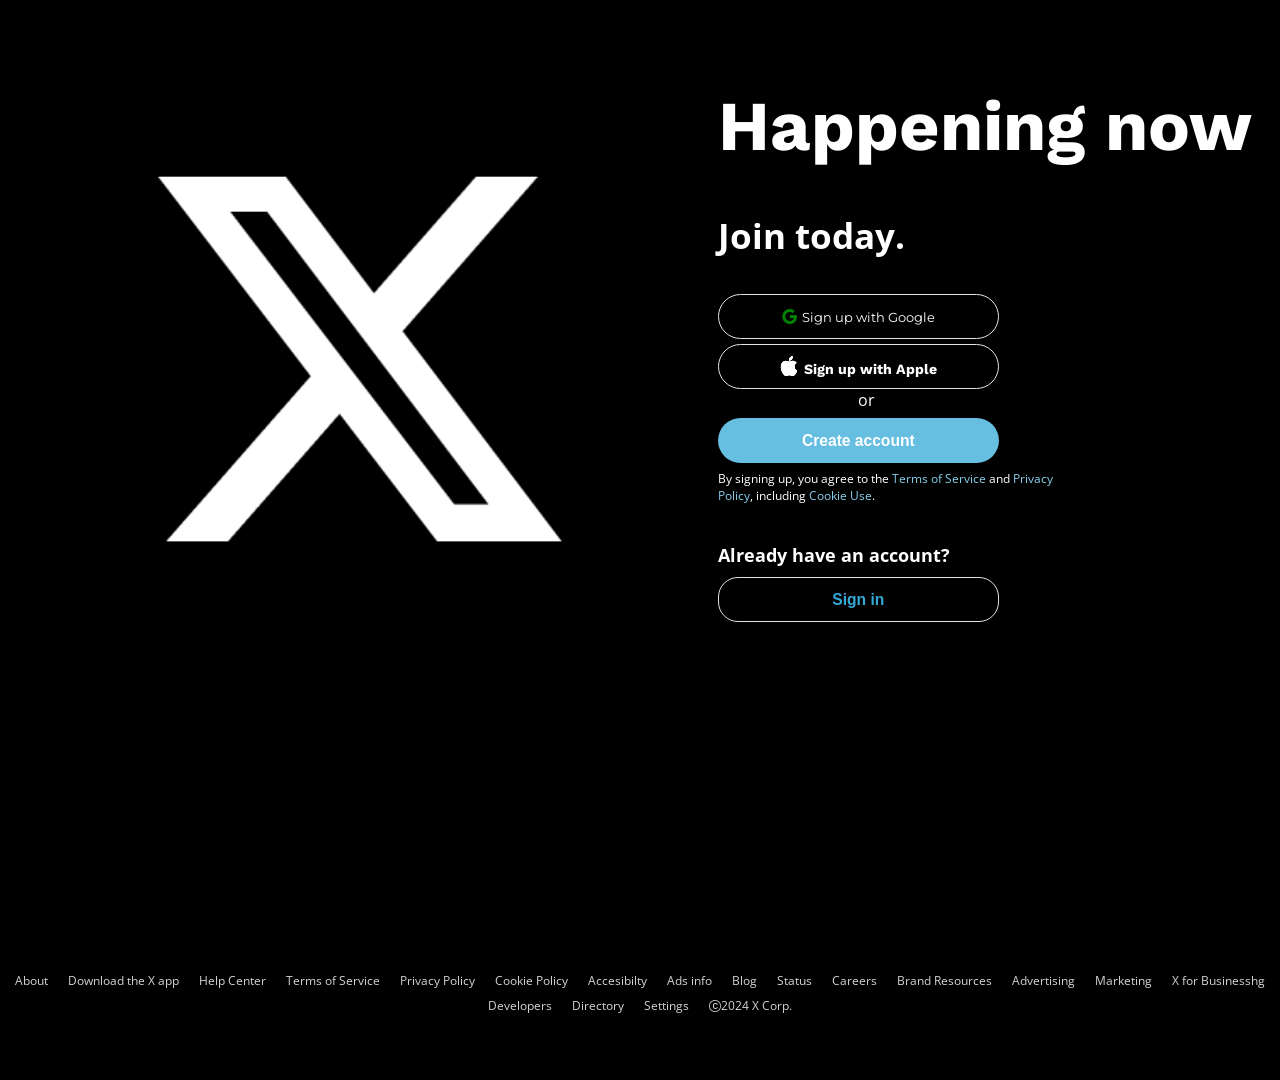
==== Twit.html @ df606fce "first commit" ====
<!DOCTYPE html>
<html lang="en">
<head>
    <meta charset="UTF-8">
    <meta name="viewport" content="width=device-width, initial-scale=1.0">
    <title>X-TWITTER</title>
    <link rel="stylesheet" href="twit.css">
    <link href="https://fonts.googleapis.com/css2?family=Bebas+Neue&family=Honk&family=Jost:ital,wght@0,100..900;1,100..900&family=Lexend:wght@100..900&family=M+PLUS+Rounded+1c&family=Manrope:wght@200..800&family=Merienda:wght@300..900&family=Montserrat:ital,wght@0,100..900;1,100..900&family=Noto+Sans+Cham:wght@100..900&family=Open+Sans:ital,wght@0,300..800;1,300..800&family=Poppins:ital,wght@0,100;0,200;0,300;0,400;0,500;0,600;0,700;0,800;0,900;1,100;1,200;1,300;1,400;1,500;1,600;1,700;1,800;1,900&family=Roboto+Condensed:ital,wght@0,100..900;1,100..900&family=Roboto:ital,wght@0,100;0,300;0,400;0,500;0,700;0,900;1,100;1,300;1,400;1,500;1,700;1,900&family=Rubik+Doodle+Shadow&family=Rubik:ital,wght@0,300..900;1,300..900&display=swap" rel="stylesheet">
    <link href="https://fonts.googleapis.com/css2?family=Bebas+Neue&family=Honk&family=Jost:ital,wght@0,100..900;1,100..900&family=Lexend:wght@100..900&family=M+PLUS+Rounded+1c&family=Manrope:wght@200..800&family=Merienda:wght@300..900&family=Montserrat:ital,wght@0,100..900;1,100..900&family=Noto+Sans+Cham:wght@100..900&family=Open+Sans:ital,wght@0,300..800;1,300..800&family=Poppins:ital,wght@0,100;0,200;0,300;0,400;0,500;0,600;0,700;0,800;0,900;1,100;1,200;1,300;1,400;1,500;1,600;1,700;1,800;1,900&family=Roboto+Condensed:ital,wght@0,100..900;1,100..900&family=Roboto:ital,wght@0,100;0,300;0,400;0,500;0,700;0,900;1,100;1,300;1,400;1,500;1,700;1,900&family=Rubik+Doodle+Shadow&family=Rubik:ital,wght@0,300..900;1,300..900&family=Work+Sans:ital,wght@0,100..900;1,100..900&display=swap" rel="stylesheet">
    <link rel="stylesheet" href="https://cdn.jsdelivr.net/npm/bootstrap-icons@1.11.3/font/bootstrap-icons.min.css">
</head>
<body>
    
<section class="container">

<div class="cont">
    <div class="X"></div>
    <div class="side">
        <h1>Happening now</h1>
        <h3>Join today.</h3>
        <button class="butt"><i class="bi bi-google"></i>Sign up with Google</button>
        <button class="butt1"><h5><i class="bi bi-apple"></i>Sign up with Apple</h5></button>
        <p style="padding-left: 25%;">or</p>
        <button class="butt3"><h3>Create account</h3></button>
        <p style="font-size: 12px; padding-top: 7px;">By signing up, you agree to the <span>Terms of Service</span> and <span> Privacy <br>Policy</span>, including <span>Cookie Use</span>.
        </p>
        <h5>Already have an account?</h5>
        <a href="Home.html"><button class="butt4"><h3>Sign in</h3></button></a>
        
    </div>
</div>
     
   <div class="about">
    <a href="">About</a>
    <a href="">Download the X app</a>
    <a href="">Help Center</a>
    <a href="">Terms of Service</a>
    <a href="">Privacy Policy</a>
    <a href="">Cookie Policy</a>
    <a href="">Accesibilty</a>
    <a href="">Ads info</a>
    <a href="">Blog</a>
    <a href="">Status</a>
    <a href="">Careers</a>
    <a href="">Brand Resources</a>
    <a href="">Advertising</a>
    <a href="">Marketing</a>
    <a href="">X for Businesshg</a>
   </div>
   <div class="about2">
    <a href="">Developers</a>
    <a href="">Directory</a>
    <a href="">Settings</a>
    <a href=""><i class="bi bi-c-circle"></i>2024 X Corp.</a>
   </div>

</section>

</body>
</html>
---- twit.css ----
*{
    margin: 0;
    padding: 0;
    box-sizing: border-box;
}
.container{
    width: 100%;
    height: 120vh;
    font-family: "Open Sans", sans-serif;
    background-color: black;
    color: white;
}
.cont{
    width: 100%;
    height: 90%;
    display: flex;
}
.X{
    width: 60%;
    height: 100%;
    /* border: solid bisque; */
    background-image: url(Images/X.png);
    background-repeat: no-repeat;
    background-size: contain;
}
.side{
    /* border: solid darkgreen; */
    width: 47%;
    height: 100%;
}
.side> h1{
    font-size: 70px;
    padding-top: 85px;
    font-family: "Work Sans", sans-serif;
}
.side> h3{
    font-size: 35px;
    padding-top: 45px;
}
.butt{
    width: 50%;
    height: 45px;
    border: 1px solid rgb(227, 227, 227);
    background-color: transparent;
    border-radius: 23px;
    margin-top: 35px;
    font-family: "Montserrat", sans-serif;
    color: white;
}
.butt:hover{
    cursor: pointer;
    background-color: rgb(182, 203, 203);
    color: whitesmoke;
}
.butt> i{
    font-size: 15px;
    padding-right: 5px;
    color: green;
}
.butt1{
    width: 50%;
    height: 45px;
    border: 1px solid rgb(227, 227, 227);
    background-color: transparent;
    font-size: 17px;
    border-radius: 23px;
    margin-top: 5px;
    font-family: "Work Sans", sans-serif;
    color: white;

}
.butt1> h5>i{
    font-size: 20px;
    padding-right: 5px;
}
.butt1:hover{
    cursor: pointer;
    background-color: rgb(118, 116, 116);
}
.butt3{
    width: 50%;
    height: 45px;
    border: none;
    background-color: rgb(102, 191, 225);
    border-radius: 23px;
    text-align: center;
    margin-top: 7px;
    color: white;
}
.butt3:hover{
    background-color: rgb(31, 151, 198);
    cursor: pointer;
}
span{
    color: skyblue;
}
span:hover{
    cursor: pointer;
    text-decoration: underline;
}
.side> h5{
    font-size: 18px;
    padding-top: 7%;
}
.butt4{
    width: 50%;
    height: 45px;
    border: 1px solid rgb(227, 227, 227);
    background-color: transparent;
    border-radius: 20px;
    margin-top: 10px;
    color:  rgb(54, 168, 213);
}
.butt4:hover{
    cursor: pointer;
    background-color:  rgb(233, 250, 250);
}


.about{
     width: 100%;
     height: 25px;
     display: flex;
     gap: 20px;
     justify-content: center;
     font-size: 12px;
}
.about> a{
    text-decoration: none;
    color: rgb(214, 212, 212);
}
.about> a:hover{
    cursor: pointer;
    text-decoration: underline;
}
.about2{
    width: 100%;
    height: 25px;
    font-size: 12px;
    text-align: center;
    display: flex;
    justify-content: center;
    gap: 20px;
}
.about2> a{
    text-decoration: none;
    color: rgb(214, 212, 212);
}
.about2> a:hover{
    cursor: pointer;
    text-decoration: underline;
}
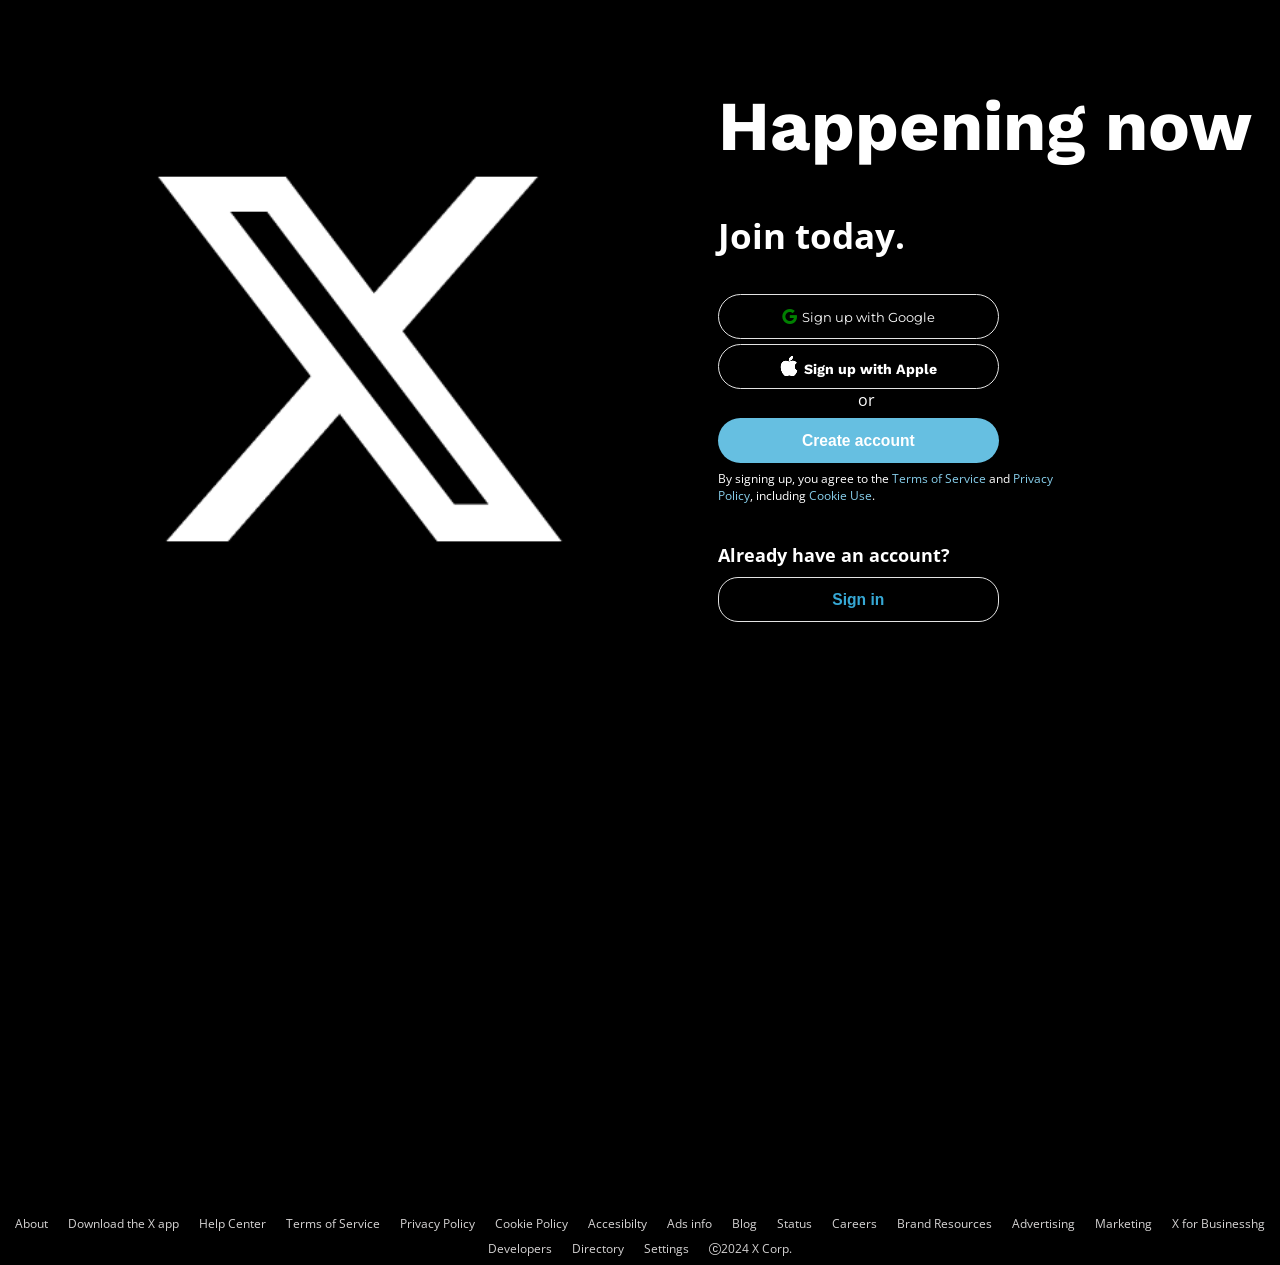
==== commit a9bad881: "second" ====
--- a/Twit.html
+++ b/Twit.html
@@ -20,7 +20,7 @@
         <h3>Join today.</h3>
         <button class="butt"><i class="bi bi-google"></i>Sign up with Google</button>
         <button class="butt1"><h5><i class="bi bi-apple"></i>Sign up with Apple</h5></button>
-        <p style="padding-left: 25%;">or</p>
+        <p class="paragraph">or</p>
         <button class="butt3"><h3>Create account</h3></button>
         <p style="font-size: 12px; padding-top: 7px;">By signing up, you agree to the <span>Terms of Service</span> and <span> Privacy <br>Policy</span>, including <span>Cookie Use</span>.
         </p>
--- a/twit.css
+++ b/twit.css
@@ -5,7 +5,7 @@
 }
 .container{
     width: 100%;
-    height: 120vh;
+    height: max-content;
     font-family: "Open Sans", sans-serif;
     background-color: black;
     color: white;
@@ -17,7 +17,7 @@
 }
 .X{
     width: 60%;
-    height: 100%;
+    height: 135vh;
     /* border: solid bisque; */
     background-image: url(Images/X.png);
     background-repeat: no-repeat;
@@ -76,6 +76,9 @@
 .butt1:hover{
     cursor: pointer;
     background-color: rgb(118, 116, 116);
+}
+.paragraph{
+    padding-left: 25%;
 }
 .butt3{
     width: 50%;
@@ -124,6 +127,7 @@
      gap: 20px;
      justify-content: center;
      font-size: 12px;
+     /* border: solid mediumspringgreen; */
 }
 .about> a{
     text-decoration: none;
@@ -141,6 +145,7 @@
     display: flex;
     justify-content: center;
     gap: 20px;
+    /* border: solid beige; */
 }
 .about2> a{
     text-decoration: none;
@@ -149,4 +154,102 @@
 .about2> a:hover{
     cursor: pointer;
     text-decoration: underline;
+}
+
+
+
+
+
+
+@media screen and (max-width: 1200px) {
+    .side> h1{
+        font-size: 60px;
+        padding-top: 60px;
+    }
+    .about{
+        width: 95%;
+        gap: 15px;
+        flex-wrap: wrap;
+        height: 50px;
+        margin-left: 3%;
+    }
+    .about2{
+        height: 35px;
+        padding-top: 1%;
+    }
+    
+}
+
+
+
+@media screen and (max-width: 800px) {
+    .cont{
+        flex-direction: column;
+    }
+    .X{
+        width: 100%;
+        height: 120vh;
+    }
+    .side{
+        width: 100%;
+        display: flex;
+        flex-direction: column;
+        align-items: center;
+    }
+    .side> h1{
+        padding-top: 10px;
+    }
+    .paragraph{
+        padding-left: 0%;
+        padding-top: 2%;
+        padding-bottom: 1%;
+    }
+    .side> h5{
+        padding-top: 3%;
+    }
+    .butt4{
+        width: 200px;
+        border-radius: 25px;
+    }
+    .about{
+        margin-top: 2%;
+    }
+}
+
+
+
+@media screen and (max-width: 600px) {
+    .X{
+        height: 90vh;
+    }
+    .side> h1{
+        font-size: 50px;
+    }
+    .side> h3{
+        font-size: 30px;
+    }
+    .about{
+        height: 80px;
+    }
+    .about2{
+        height: 50px;
+        padding-top: 2%;
+    }
+}
+
+@media screen and (max-width: 400px) {
+    .side> h1{
+        font-size: 40px;
+    }
+    .X{
+        height: 70vh;
+    }
+    .about{
+        height: 110px;
+        margin-top: 3%;
+    }
+    .about2{
+        height: 70px;
+        align-items: center;
+    }
 }
